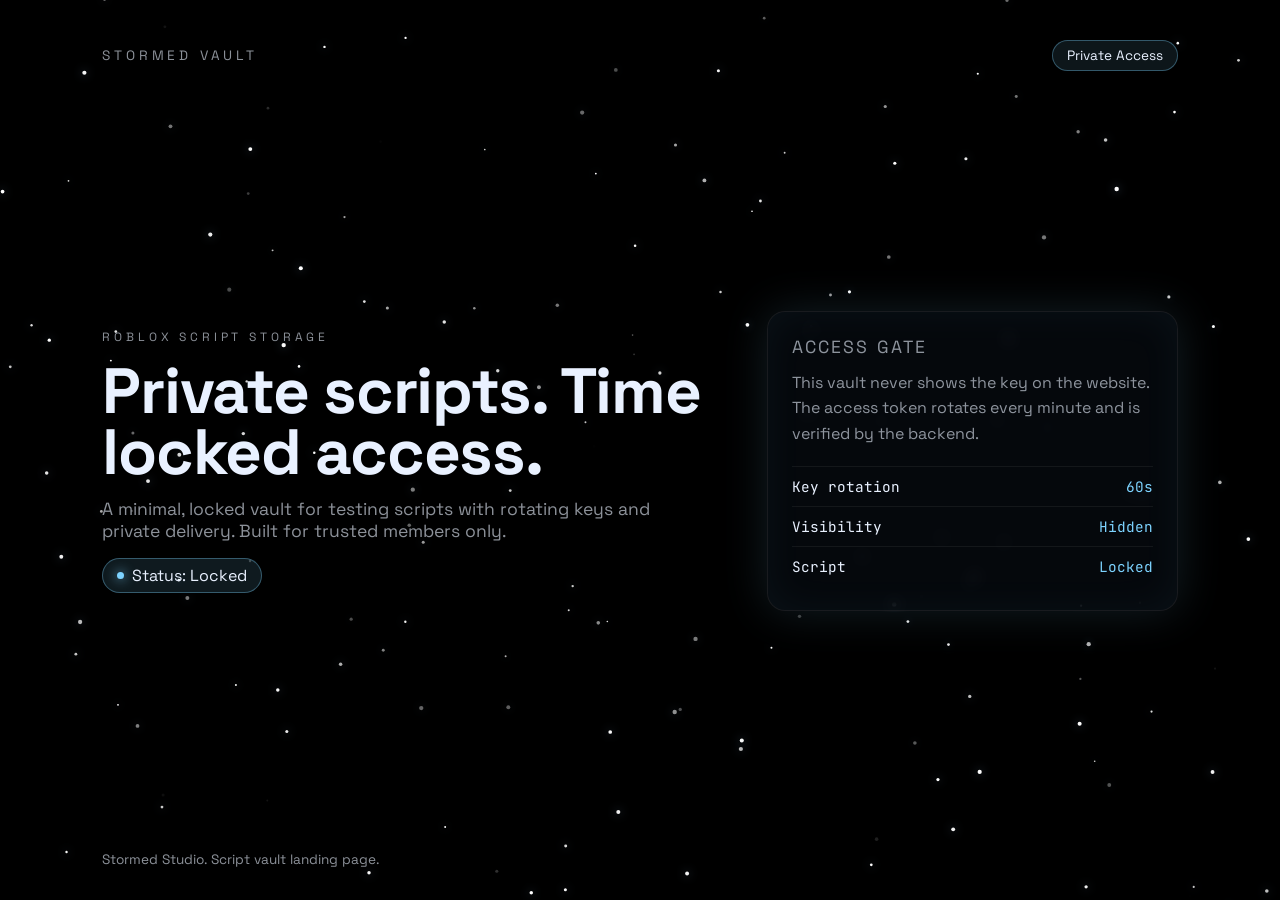
==== index.html @ a0aacd3d "update site" ====
<!doctype html>
<html lang="en">
  <head>
    <meta charset="utf-8" />
    <meta name="viewport" content="width=device-width, initial-scale=1" />
    <title>Stormed Script Vault</title>
    <link rel="preconnect" href="https://fonts.googleapis.com" />
    <link rel="preconnect" href="https://fonts.gstatic.com" crossorigin />
    <link
      href="https://fonts.googleapis.com/css2?family=Space+Grotesk:wght@400;500;600;700&family=JetBrains+Mono:wght@400;600&display=swap"
      rel="stylesheet"
    />
    <link rel="stylesheet" href="styles.css" />
  </head>
  <body>
    <canvas id="snow" aria-hidden="true"></canvas>

    <main class="page">
      <nav class="nav">
        <div class="brand">Stormed Vault</div>
        <div class="tag">Private Access</div>
      </nav>

      <section class="hero">
        <div class="hero-copy">
          <p class="eyebrow">Roblox Script Storage</p>
          <h1>Private scripts. Time locked access.</h1>
          <p class="lead">
            A minimal, locked vault for testing scripts with rotating keys and
            private delivery. Built for trusted members only.
          </p>
          <div class="pill"><span></span> Status: Locked</div>
        </div>

        <div class="panel">
          <div class="panel-title">Access Gate</div>
          <p class="panel-copy">
            This vault never shows the key on the website. The access token
            rotates every minute and is verified by the backend.
          </p>
          <div class="panel-row">
            <span>Key rotation</span>
            <span class="panel-value">60s</span>
          </div>
          <div class="panel-row">
            <span>Visibility</span>
            <span class="panel-value">Hidden</span>
          </div>
          <div class="panel-row">
            <span>Script</span>
            <span class="panel-value">Locked</span>
          </div>
        </div>
      </section>

      <footer class="footer">
        Stormed Studio. Script vault landing page.
      </footer>
    </main>

    <script src="script.js"></script>
  </body>
</html>
---- styles.css ----
:root {
  color-scheme: dark;
  --bg: #000;
  --text: #e9f1ff;
  --muted: rgba(233, 241, 255, 0.6);
  --accent: #7dd3ff;
  --panel: rgba(8, 12, 18, 0.7);
  --panel-border: rgba(255, 255, 255, 0.08);
  --panel-glow: rgba(125, 211, 255, 0.14);
}

* {
  box-sizing: border-box;
  margin: 0;
  padding: 0;
}

body {
  min-height: 100vh;
  background: var(--bg);
  color: var(--text);
  font-family: "Space Grotesk", sans-serif;
  overflow: hidden;
}

#snow {
  position: fixed;
  inset: 0;
  width: 100%;
  height: 100%;
  pointer-events: none;
  z-index: 0;
}

.page {
  position: relative;
  z-index: 1;
  min-height: 100vh;
  display: flex;
  flex-direction: column;
  justify-content: space-between;
  padding: 40px 8vw 32px;
  gap: 48px;
}

.nav {
  display: flex;
  align-items: center;
  justify-content: space-between;
  gap: 16px;
}

.brand {
  font-size: 0.85rem;
  text-transform: uppercase;
  letter-spacing: 0.28em;
  color: var(--muted);
}

.tag {
  font-size: 0.85rem;
  padding: 6px 14px;
  border-radius: 999px;
  border: 1px solid rgba(125, 211, 255, 0.35);
  background: rgba(125, 211, 255, 0.1);
  color: var(--text);
}

.hero {
  display: grid;
  grid-template-columns: minmax(0, 1.2fr) minmax(0, 0.8fr);
  gap: 48px;
  align-items: center;
}

.hero-copy {
  display: flex;
  flex-direction: column;
  gap: 16px;
}

.eyebrow {
  font-size: 0.75rem;
  text-transform: uppercase;
  letter-spacing: 0.32em;
  color: var(--muted);
}

h1 {
  font-size: clamp(2.6rem, 5vw, 4.8rem);
  line-height: 0.95;
  letter-spacing: -0.02em;
}

.lead {
  font-size: 1.1rem;
  color: var(--muted);
  max-width: 52ch;
}

.pill {
  display: inline-flex;
  align-items: center;
  gap: 8px;
  padding: 6px 14px;
  border-radius: 999px;
  border: 1px solid rgba(125, 211, 255, 0.35);
  background: rgba(125, 211, 255, 0.12);
  color: var(--text);
  width: fit-content;
}

.pill span {
  width: 7px;
  height: 7px;
  border-radius: 999px;
  background: var(--accent);
  box-shadow: 0 0 12px var(--accent);
}

.panel {
  background: var(--panel);
  border-radius: 18px;
  border: 1px solid var(--panel-border);
  padding: 24px;
  box-shadow: 0 0 45px var(--panel-glow), inset 0 0 40px rgba(125, 211, 255, 0.05);
  backdrop-filter: blur(8px);
}

.panel-title {
  font-size: 1.1rem;
  letter-spacing: 0.12em;
  text-transform: uppercase;
  color: var(--muted);
  margin-bottom: 12px;
}

.panel-copy {
  color: var(--muted);
  line-height: 1.6;
  margin-bottom: 20px;
}

.panel-row {
  display: flex;
  align-items: center;
  justify-content: space-between;
  font-family: "JetBrains Mono", monospace;
  font-size: 0.9rem;
  padding: 10px 0;
  border-top: 1px solid rgba(255, 255, 255, 0.06);
}

.panel-row:first-of-type {
  border-top: none;
}

.panel-value {
  color: var(--accent);
}

.footer {
  font-size: 0.85rem;
  color: var(--muted);
}

@media (max-width: 900px) {
  .page {
    padding: 32px 6vw 24px;
  }

  .hero {
    grid-template-columns: 1fr;
  }
}
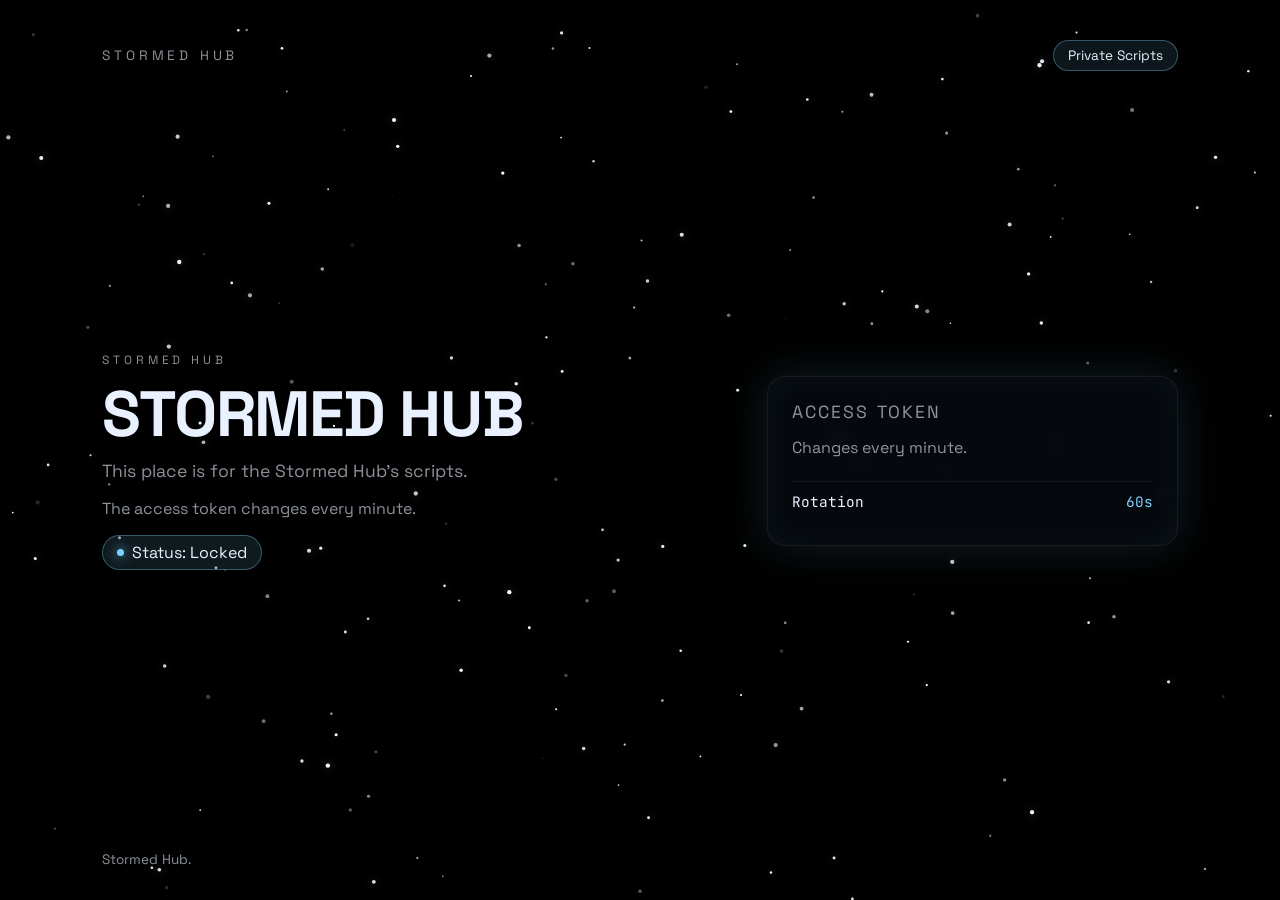
==== commit e748f290: "update site" ====
--- a/index.html
+++ b/index.html
@@ -3,7 +3,7 @@
   <head>
     <meta charset="utf-8" />
     <meta name="viewport" content="width=device-width, initial-scale=1" />
-    <title>Stormed Script Vault</title>
+    <title>STORMED HUB</title>
     <link rel="preconnect" href="https://fonts.googleapis.com" />
     <link rel="preconnect" href="https://fonts.gstatic.com" crossorigin />
     <link
@@ -17,45 +17,30 @@
 
     <main class="page">
       <nav class="nav">
-        <div class="brand">Stormed Vault</div>
-        <div class="tag">Private Access</div>
+        <div class="brand">STORMED HUB</div>
+        <div class="tag">Private Scripts</div>
       </nav>
 
       <section class="hero">
         <div class="hero-copy">
-          <p class="eyebrow">Roblox Script Storage</p>
-          <h1>Private scripts. Time locked access.</h1>
-          <p class="lead">
-            A minimal, locked vault for testing scripts with rotating keys and
-            private delivery. Built for trusted members only.
-          </p>
+          <p class="eyebrow">Stormed Hub</p>
+          <h1>STORMED HUB</h1>
+          <p class="lead">This place is for the Stormed Hub's scripts.</p>
+          <p class="note">The access token changes every minute.</p>
           <div class="pill"><span></span> Status: Locked</div>
         </div>
 
         <div class="panel">
-          <div class="panel-title">Access Gate</div>
-          <p class="panel-copy">
-            This vault never shows the key on the website. The access token
-            rotates every minute and is verified by the backend.
-          </p>
+          <div class="panel-title">Access Token</div>
+          <p class="panel-copy">Changes every minute.</p>
           <div class="panel-row">
-            <span>Key rotation</span>
+            <span>Rotation</span>
             <span class="panel-value">60s</span>
-          </div>
-          <div class="panel-row">
-            <span>Visibility</span>
-            <span class="panel-value">Hidden</span>
-          </div>
-          <div class="panel-row">
-            <span>Script</span>
-            <span class="panel-value">Locked</span>
           </div>
         </div>
       </section>
 
-      <footer class="footer">
-        Stormed Studio. Script vault landing page.
-      </footer>
+      <footer class="footer">Stormed Hub.</footer>
     </main>
 
     <script src="script.js"></script>
--- a/styles.css
+++ b/styles.css
@@ -98,6 +98,11 @@
   max-width: 52ch;
 }
 
+.note {
+  font-size: 1rem;
+  color: var(--muted);
+}
+
 .pill {
   display: inline-flex;
   align-items: center;
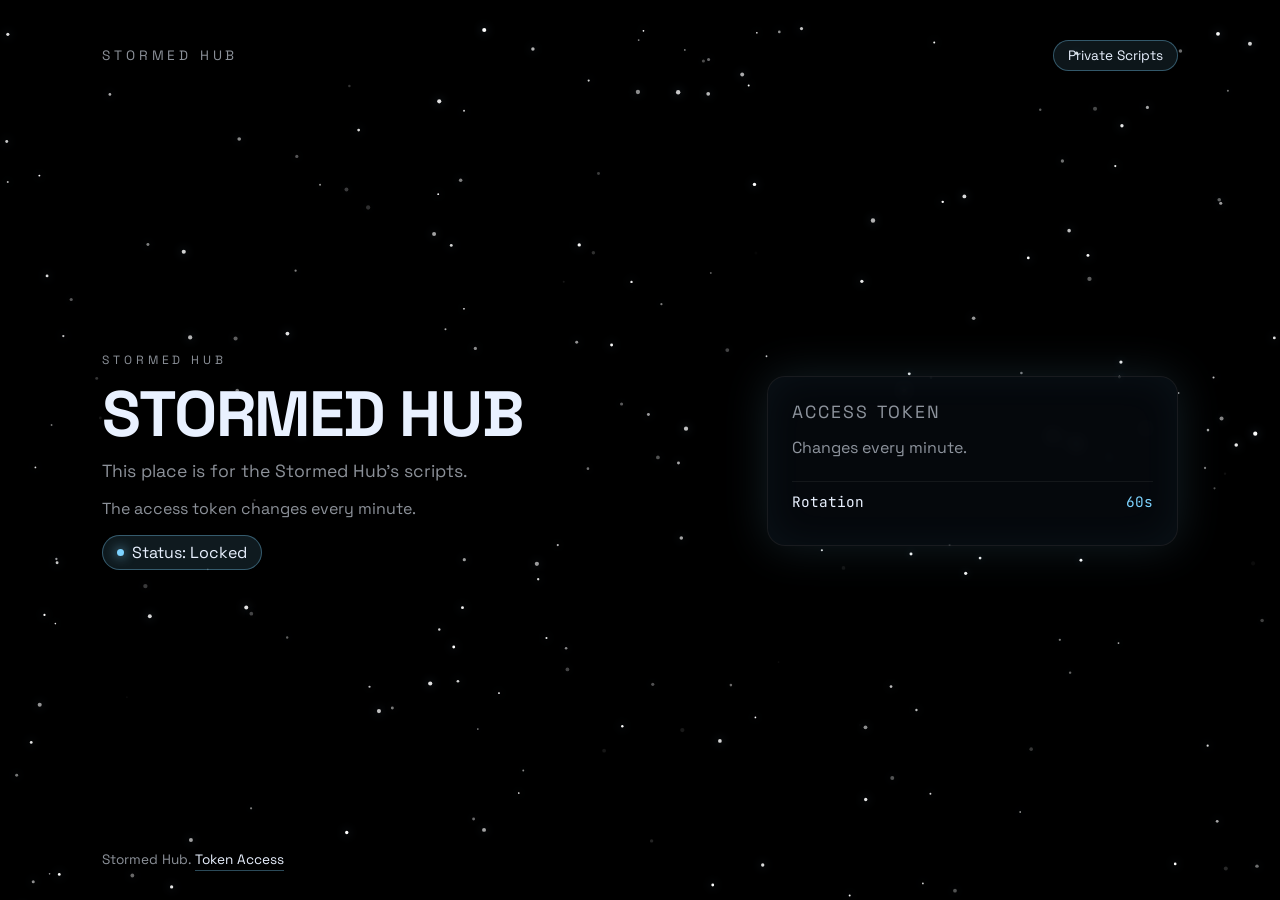
==== commit 945732a2: "update site" ====
--- a/index.html
+++ b/index.html
@@ -4,6 +4,7 @@
     <meta charset="utf-8" />
     <meta name="viewport" content="width=device-width, initial-scale=1" />
     <title>STORMED HUB</title>
+    <link rel="icon" type="image/png" href="images/StormedGroup.png" />
     <link rel="preconnect" href="https://fonts.googleapis.com" />
     <link rel="preconnect" href="https://fonts.gstatic.com" crossorigin />
     <link
@@ -40,7 +41,9 @@
         </div>
       </section>
 
-      <footer class="footer">Stormed Hub.</footer>
+      <footer class="footer">
+        Stormed Hub. <a class="footer-link" href="token.html">Token Access</a>
+      </footer>
     </main>
 
     <script src="script.js"></script>
--- a/styles.css
+++ b/styles.css
@@ -169,6 +169,92 @@
   color: var(--muted);
 }
 
+.footer-link {
+  color: var(--text);
+  text-decoration: none;
+  border-bottom: 1px solid rgba(125, 211, 255, 0.35);
+  padding-bottom: 2px;
+}
+
+.footer-link:hover {
+  color: var(--accent);
+}
+
+.token-page {
+  justify-content: center;
+  text-align: left;
+}
+
+.token-panel {
+  max-width: 560px;
+  width: 100%;
+  margin: 0 auto;
+}
+
+.gsi {
+  margin: 18px 0 24px;
+}
+
+.auth-row {
+  display: flex;
+  flex-wrap: wrap;
+  gap: 12px;
+  margin-top: 18px;
+}
+
+.auth-button {
+  appearance: none;
+  border: 1px solid rgba(125, 211, 255, 0.4);
+  background: rgba(125, 211, 255, 0.1);
+  color: var(--text);
+  padding: 10px 18px;
+  border-radius: 999px;
+  font-size: 0.9rem;
+  cursor: pointer;
+  transition: transform 0.2s ease, border-color 0.2s ease;
+}
+
+.auth-button:hover {
+  transform: translateY(-1px);
+  border-color: rgba(125, 211, 255, 0.7);
+}
+
+.auth-button:disabled {
+  opacity: 0.5;
+  cursor: not-allowed;
+}
+
+.auth-button.ghost {
+  background: transparent;
+}
+
+.token-box {
+  border: 1px solid rgba(255, 255, 255, 0.08);
+  border-radius: 12px;
+  padding: 16px;
+  background: rgba(0, 0, 0, 0.35);
+}
+
+.token-label {
+  font-size: 0.8rem;
+  letter-spacing: 0.2em;
+  text-transform: uppercase;
+  color: var(--muted);
+  margin-bottom: 10px;
+}
+
+.token-value {
+  font-family: \"JetBrains Mono\", monospace;
+  font-size: 1.3rem;
+  letter-spacing: 0.2em;
+}
+
+.token-meta {
+  margin-top: 10px;
+  font-size: 0.85rem;
+  color: var(--muted);
+}
+
 @media (max-width: 900px) {
   .page {
     padding: 32px 6vw 24px;
